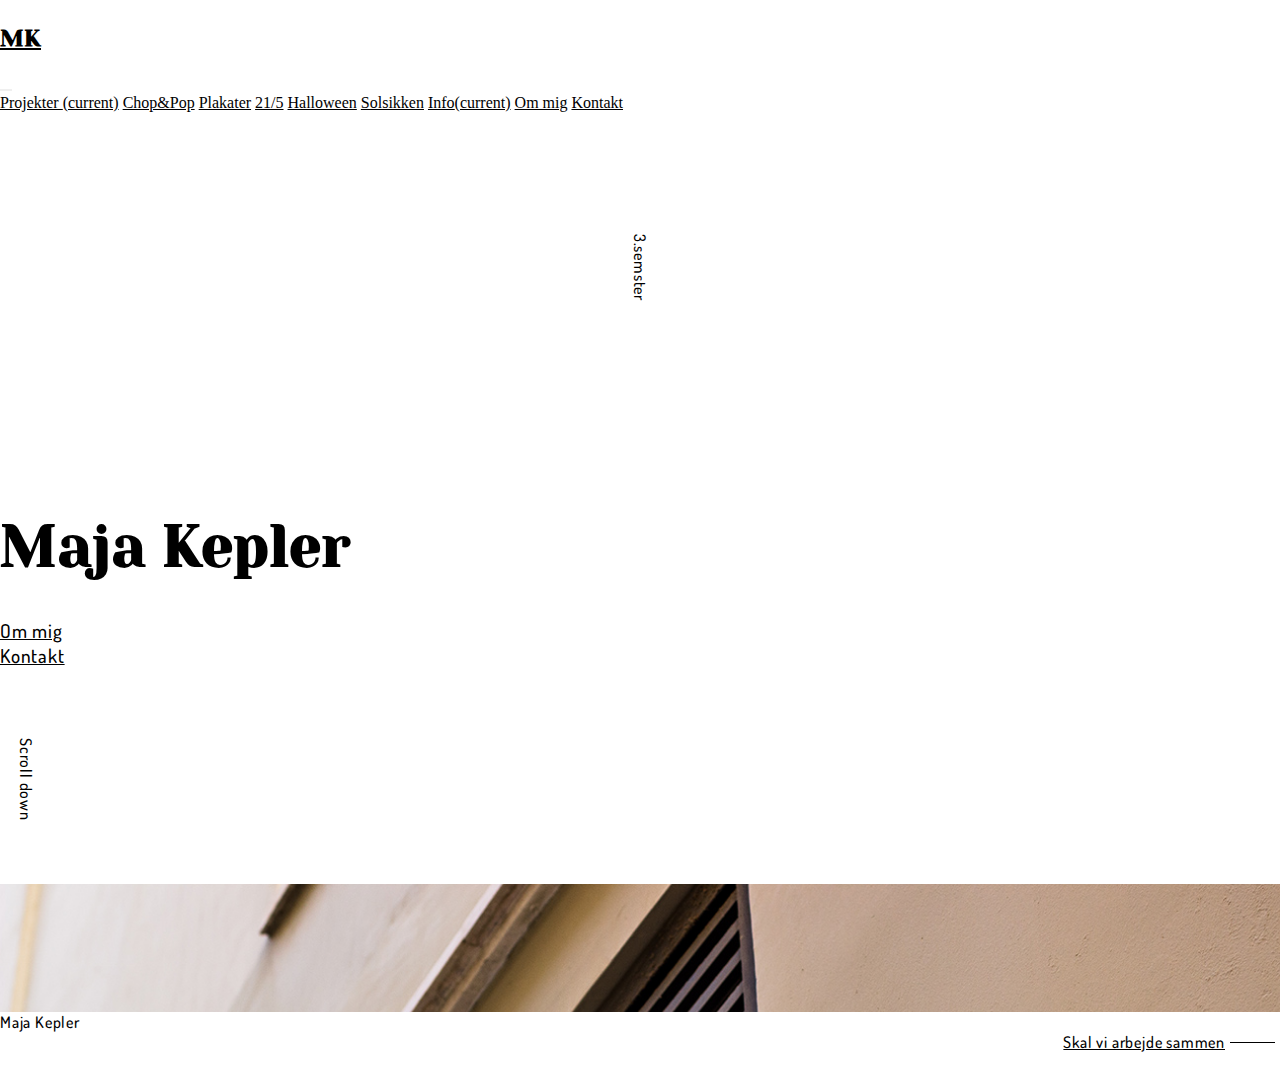
==== index.html @ 2f5d761f "rettet en masse og sat nye billder ind" ====
<!doctype html>
<html lang="en">

<head>
    <!-- Required meta tags -->
    <meta charset="utf-8">
    <meta name="viewport" content="width=device-width, initial-scale=1, shrink-to-fit=no">

    <!-- Bootstrap CSS -->
    <link rel="stylesheet" href="https://cdn.jsdelivr.net/npm/bootstrap@4.5.3/dist/css/bootstrap.min.css" integrity="sha384-TX8t27EcRE3e/ihU7zmQxVncDAy5uIKz4rEkgIXeMed4M0jlfIDPvg6uqKI2xXr2" crossorigin="anonymous">

    <!--h2 font-->
    <!------- Yeseva ------->
    <link href="https://fonts.googleapis.com/css2?family=Yeseva+One&display=swap" rel="stylesheet">

    <!--h6 font-->
    <!------- Alice ------->
    <!--    <link href="https://fonts.googleapis.com/css2?family=Alice&display=swap" rel="stylesheet">-->

    <!------- Philosopher ------->
    <link href="https://fonts.googleapis.com/css2?family=Philosopher&display=swap" rel="stylesheet">


    <!--p font-->
    <!------- Dosis ------->
    <link href="https://fonts.googleapis.com/css2?family=Dosis:wght@300;400;500;600&display=swap" rel="stylesheet">

    <!------- Karla ------->
    <link href="https://fonts.googleapis.com/css2?family=Karla&display=swap" rel="stylesheet">

    <link rel="stylesheet" href="style.css">

    <title>Maja Kepler</title>




</head>

<body>

    <nav class="navbar fixed-top navbar-expand-fluid navbar-light bg_color">
        <a class="navbar-brand" href="index.html">
            <h3>MK</h3>
        </a>
        <button class="navbar-toggler" type="button" data-toggle="collapse" data-target="#navbarNavAltMarkup" aria-controls="navbarNavAltMarkup" aria-expanded="false" aria-label="Toggle navigation">
            <span class="navbar-toggler-icon"></span>
        </button>
        <div class="collapse navbar-collapse" id="navbarNavAltMarkup">
            <div class="navbar-nav">

                <a class="nav-link active" href="">Projekter <span class="sr-only">(current)</span></a>
                <a class="nav-link" href="choc_pop.html">Chop&Pop</a>
                <a class="nav-link" href="plakat.html">Plakater</a>
                <a class="nav-link" href="redesign.html">21/5</a>
                <a class="nav-link" href="animationer.html">Halloween</a>
                <a class="nav-link" href="solsikken.html">Solsikken</a>


                <a class="nav-link active" href="">Info<span class="sr-only">(current)</span></a>
                <a class="nav-link" href="om_mig.html">Om mig</a>
                <a class="nav-link" href="kontakt.html">Kontakt</a>
            </div>
        </div>
    </nav>


    <div class="container-fluid">
        <div class="item start" id="start">
            <div class="row ">
                <div class="col-10 offset-1 col-md-4 offset-md-4">
                    <img src="billeder/produkt_billede.JPG" alt="">
                </div>
                <div class="col-12 text-center">
                    <h1>Maja Kepler</h1>
                </div>
            </div>
            <div class="row justify-content-center row_width mini_nav">
                <div class="col-4 col-md-2 text-center"> <a href="om_mig.html">Om mig</a></div>
                <div class="col-4 col-md-2 text-center"> <a href="kontakt.html">Kontakt</a></div>
            </div>
            <div class="row rotate">
                <div class="col-12 pt-1 ">
                    <div class="bounce">
                        <p>Scroll down</p>
                    </div>
                </div>

            </div>
        </div>
        <div class="item" id="01">
            <div class="row justify-content-center ">
                <div class="col-1 pt-0">
                    <p class="text">3.semster</p>
                </div>
                <div class="col-10 col-md-5 p-0">
                    <img src="billeder/oversigt/choc_pop_mockup_skilt.jpg" alt="">
                </div>
                <div class="col-10 col-md-3 bottom ">
                    <h2>Choc&Pop</h2>
                    <h6>Content Marketing</h6>


                    <a class="button" href="choc_pop.html">
                        <div class="line"></div>
                        <p>Mere</p>
                    </a>

                </div>
                <div class=" col-md-1 pt-1 slide_nr">
                    <p class="text d-none d-md-block ">1 - 5</p>
                </div>
            </div>
        </div>
        <div class="item">
            <div class="row justify-content-center ">
                <div class="col-1 pt-1">
                    <p class="text">Fritid</p>
                </div>
                <div class="col-10 col-md-5 p-0">
                    <img src="billeder/oversigt/poster_wall_plakater.jpg" alt="">
                </div>
                <div class="col-10 col-md-3 bottom ">
                    <h2>Plakater</h2>
                    <h6>Illustrator</h6>


                    <a class="button" href="plakat.html">
                        <div class="line"></div>
                        <p>Mere</p>
                    </a>

                </div>
                <div class=" col-md-1 pt-1 slide_nr">
                    <p class="text d-none d-md-block ">2 - 5</p>
                </div>
            </div>
        </div>
        <div class="item">
            <div class="row justify-content-center ">
                <div class="col-1 pt-1">
                    <p class="text">2.semester</p>
                </div>
                <div class="col-10 col-md-5 p-0">
                    <img src="billeder/oversigt/21_5_mockup.jpg" alt="">
                </div>
                <div class="col-10 col-md-3 bottom ">
                    <h2>21/5</h2>
                    <h6>Redesign</h6>


                    <a class="button" href="redesign.html">
                        <div class="line"></div>
                        <p>Mere</p>
                    </a>

                </div>
                <div class=" col-md-1 pt-1 slide_nr">
                    <p class="text d-none d-md-block ">3 - 5</p>
                </div>
            </div>
        </div>
        <div class="item">
            <div class="row justify-content-center ">
                <div class="col-1 pt-1">
                    <p class="text">1.semster</p>
                </div>
                <div class="col-10 col-md-5 p-0">
                    <img src="billeder/oversigt/hjemsoegte_hus_mockup_computer.jpg" alt="">
                </div>
                <div class="col-10 col-md-3 bottom ">
                    <h2>Det hjemsøgte hus</h2>
                    <h6>Animationer</h6>


                    <a class="button" href="animationer.html">
                        <div class="line"></div>
                        <p>Mere</p>
                    </a>

                </div>
                <div class=" col-md-1 pt-1 slide_nr">
                    <p class="text d-none d-md-block ">4 - 5</p>
                </div>
            </div>
        </div>
        <div class="item">
            <div class="row justify-content-center ">
                <div class="col-1 pt-1">
                    <p class="text">1.semster</p>
                </div>
                <div class="col-10 col-md-5 p-0">
                    <img src="billeder/oversigt/solsikken_mockup-multi_screen.jpg" alt="">
                </div>
                <div class="col-10 col-md-3 bottom ">
                    <h2>Solsikken</h2>
                    <h6>UX</h6>


                    <a class="button" href="solsikken.html">
                        <div class="line"></div>
                        <p>Mere</p>
                    </a>

                </div>
                <div class=" col-md-1 pt-1 slide_nr">
                    <p class="text d-none d-md-block ">5 - 5</p>
                </div>
            </div>
        </div>

    </div>

    <footer class="fixed-bottom container">
        <div class="row offset-md-4 ">
            <div class="col-md-5 text-center">
                <p class="d-none d-md-block">Maja Kepler</p>
            </div>
            <div class="col-12 col-md-7">
                <a class="button_02 " href="kontakt.html">
                    <p>Skal vi arbejde sammen</p>
                    <div class="line"></div>
                </a>
            </div>
        </div>

    </footer>

    <script src="https://code.jquery.com/jquery-3.5.1.slim.min.js" integrity="sha384-DfXdz2htPH0lsSSs5nCTpuj/zy4C+OGpamoFVy38MVBnE+IbbVYUew+OrCXaRkfj" crossorigin="anonymous"></script>
    <script src="https://cdn.jsdelivr.net/npm/bootstrap@4.5.3/dist/js/bootstrap.bundle.min.js" integrity="sha384-ho+j7jyWK8fNQe+A12Hb8AhRq26LrZ/JpcUGGOn+Y7RsweNrtN/tE3MoK7ZeZDyx" crossorigin="anonymous"></script>

</body>

</html>
---- style.css ----
body {
    margin: 0;
}

img {
    max-width: 100%;
}


/************************ Fonte *************************/

h1 {
    font-family: 'Yeseva One', cursive;

    font-size: 3.6rem;
}

h2 {
    font-family: 'Yeseva One', cursive;

    font-size: 3.2rem;
}

h3 {
    font-family: 'Yeseva One', cursive;

    font-size: 1.5rem;
}

h4 {
    font-family: 'Yeseva One', cursive;

    font-size: 5.5rem;
}


@media only screen and (max-width: 600px) {
    h4 {

        font-size: 3.3rem;
    }


}

h5 {

    font-family: 'Dosis', sans-serif;
    font-weight: 500;
    font-size: 2rem;
    letter-spacing: .8px
}

h6 {
    /*    font-family: 'Alice',
serif;*/
    font-family: 'Philosopher', sans-serif;

}

p {

    font-family: 'Dosis',
        sans-serif;
    font-weight: 500;

    letter-spacing: .8px
        /*
    font-family: 'Karla',
    sans-serif;
*/

}

/********************* Fonte SLUT **********************/

.navbar-light .navbar-toggler {
    border: none;
}

nav button:focus {
    outline: 1px dotted;
    outline: 0px auto -webkit-focus-ring-color;
}

.bg_color {
    background-color: none;
}

@media only screen and (max-width: 600px) {


    .bg_color {
        background-color: white;
        ;
    }
}

/********************* scroll-snap ***********************/

.container-fluid {
    max-height: 100vh;
    overflow: scroll;
    scroll-snap-type: y mandatory;
    padding: 0;
}

.item {
    /*    border-bottom: 5px solid white;*/
    /*
    color: white;
    background: grey;
*/
    display: flex;

    justify-content: center;
    align-items: center;
    height: 100vh;
    scroll-snap-align: start;
    /*    padding-top: 10vw;*/
}

.item:nth-child(odd) {
    /*    background: grey;*/
}

.row {
    /*    max-width: 100%;*/
}

/********************* scroll-snap SLUT ***********************/


/*************************** start  scroll *******************************/
.start {
    justify-content: center;
    align-items: flex-start;
}

.start {
    display: flex;
    flex-direction: column;

    ;
}



.rotate {
    writing-mode: vertical-rl;

    position: absolute;
    top: 82%;


}



.row_flex {
    display: flex;
    flex-direction: column;
}

.row_width {
    width: 100vw;
}

.col_width {
    width: 100%;

}

.mini_nav a {

    font-family: 'Dosis',
        sans-serif;
    font-weight: 500;
    font-size: 1.2rem;

    letter-spacing: .8px
}

.bounce {
    animation-name: bounce;
    animation-duration: 1.6s;
    animation-iteration-count: infinite;
    animation-fill-mode: both;
    animation-direction: alternate;
}

@keyframes bounce {
    0% {
        transform: translateY(2vw);
    }

    100% {
        transform: translateY(0vw);
    }

}

/*************************** start  scroll slut *******************************/


.text {
    transform: rotate(90deg);
    /*    width: 100%;*/
    margin: 1vw;
}


.bottom {
    display: flex;
    flex-direction: column;
    justify-content: flex-end;
    padding-bottom: 3rem;

}

.button {
    display: flex;
    flex-direction: row;
    align-items: center;
    width: auto;



    padding-top: 2vw;
}

.button p {
    margin: 0;
}

.line {
    width: 45px;
    height: 1px;
    background-color: black;
    margin: 5px;
}

a {
    color: black;
}

a:hover {
    color: white;
    text-decoration: none;
    transition: .5s ease;

}

a:hover .line {
    width: 65px;
    background-color: white;
    transition: .5s ease;

}

.slide_nr {
    display: flex;
    flex-direction: column;
    justify-content: flex-end;

}


/************************** Footer ***************************/
footer {
    padding-bottom: 1vw;
    z-index: 1;
}

.button_02 {
    display: flex;
    flex-direction: row;
    align-items: center;
    width: 100%;
    justify-content: flex-end;

}

footer p {
    margin: 0;
}
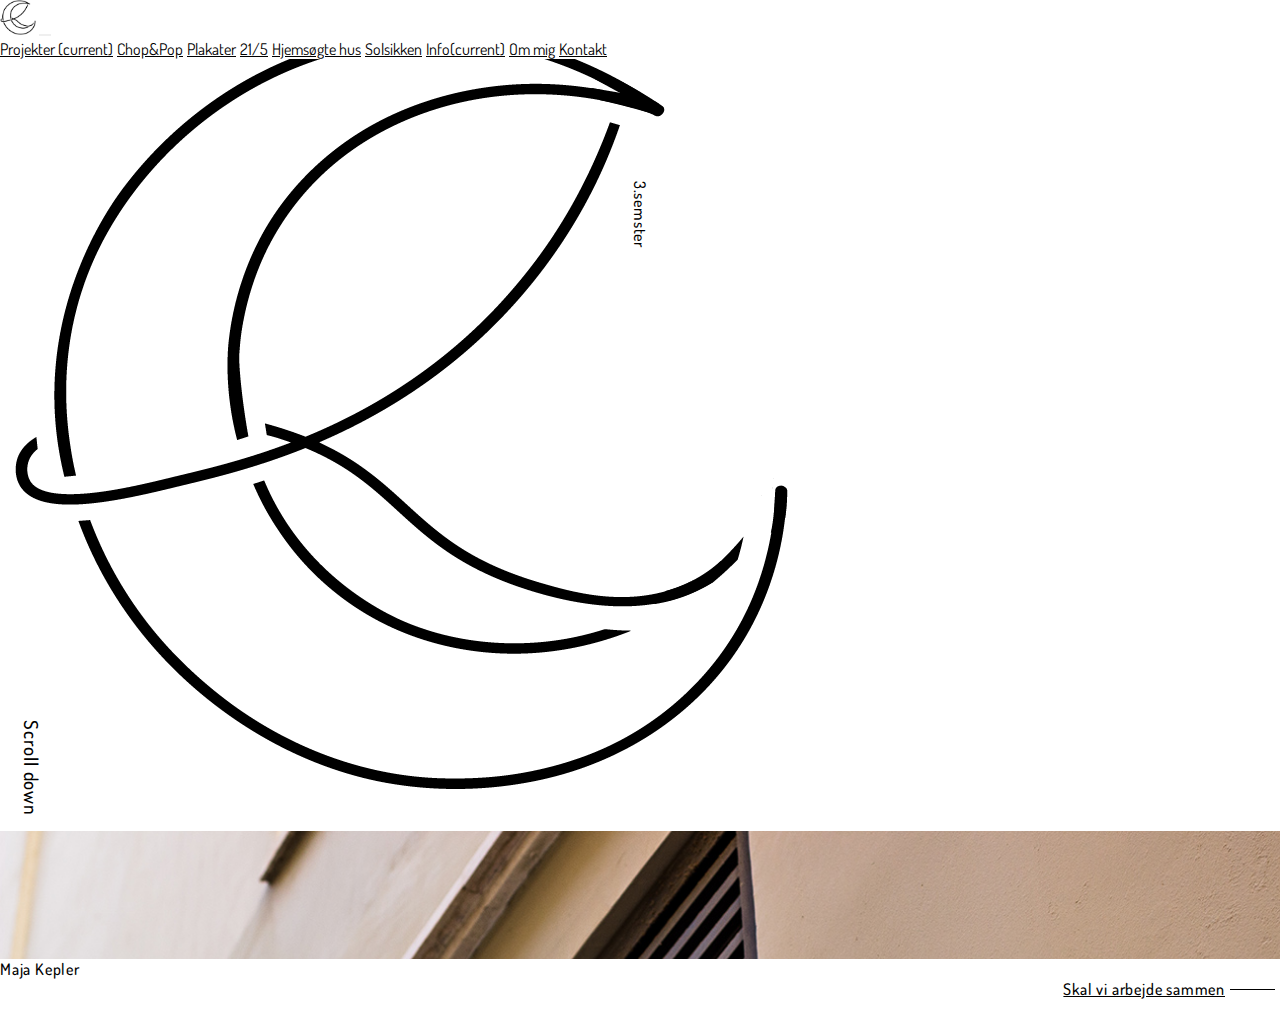
==== commit 2d4722ce: "feiuf" ====
--- a/index.html
+++ b/index.html
@@ -9,6 +9,14 @@
     <!-- Bootstrap CSS -->
     <link rel="stylesheet" href="https://cdn.jsdelivr.net/npm/bootstrap@4.5.3/dist/css/bootstrap.min.css" integrity="sha384-TX8t27EcRE3e/ihU7zmQxVncDAy5uIKz4rEkgIXeMed4M0jlfIDPvg6uqKI2xXr2" crossorigin="anonymous">
 
+    <link rel="apple-touch-icon" sizes="180x180" href="/apple-touch-icon.png">
+    <link rel="icon" type="image/png" sizes="32x32" href="/favicon-32x32.png">
+    <link rel="icon" type="image/png" sizes="16x16" href="/favicon-16x16.png">
+    <link rel="manifest" href="/site.webmanifest">
+    <link rel="mask-icon" href="/safari-pinned-tab.svg" color="#232323">
+    <meta name="msapplication-TileColor" content="#000000">
+    <meta name="theme-color" content="#ffffff">
+
     <!--h2 font-->
     <!------- Yeseva ------->
     <link href="https://fonts.googleapis.com/css2?family=Yeseva+One&display=swap" rel="stylesheet">
@@ -41,7 +49,7 @@
 
     <nav class="navbar fixed-top navbar-expand-fluid navbar-light bg_color">
         <a class="navbar-brand" href="index.html">
-            <h3>MK</h3>
+            <img src="billeder/moon_logo_02.jpg" alt="" width="auto" height="35">
         </a>
         <button class="navbar-toggler" type="button" data-toggle="collapse" data-target="#navbarNavAltMarkup" aria-controls="navbarNavAltMarkup" aria-expanded="false" aria-label="Toggle navigation">
             <span class="navbar-toggler-icon"></span>
@@ -53,7 +61,7 @@
                 <a class="nav-link" href="choc_pop.html">Chop&Pop</a>
                 <a class="nav-link" href="plakat.html">Plakater</a>
                 <a class="nav-link" href="redesign.html">21/5</a>
-                <a class="nav-link" href="animationer.html">Halloween</a>
+                <a class="nav-link" href="animationer.html">Hjemsøgte hus</a>
                 <a class="nav-link" href="solsikken.html">Solsikken</a>
 
 
@@ -68,21 +76,25 @@
     <div class="container-fluid">
         <div class="item start" id="start">
             <div class="row ">
-                <div class="col-10 offset-1 col-md-4 offset-md-4">
-                    <img src="billeder/produkt_billede.JPG" alt="">
+                <div class="col-8 offset-2 col-md-4 offset-md-4 pb-md-3 pt-md-2 pl-md-5 pr-md-5">
+                    <img src="billeder/logo_02.png" alt="">
                 </div>
                 <div class="col-12 text-center">
                     <h1>Maja Kepler</h1>
                 </div>
             </div>
             <div class="row justify-content-center row_width mini_nav">
-                <div class="col-4 col-md-2 text-center"> <a href="om_mig.html">Om mig</a></div>
-                <div class="col-4 col-md-2 text-center"> <a href="kontakt.html">Kontakt</a></div>
+                <div class="col-4 col-md-2 text-center">
+                    <a href="om_mig.html">Om mig</a>
+                </div>
+                <div class="col-4 col-md-2 text-center">
+                    <a href="kontakt.html">Kontakt</a>
+                </div>
             </div>
             <div class="row rotate">
                 <div class="col-12 pt-1 ">
                     <div class="bounce">
-                        <p>Scroll down</p>
+                        <p class="p_2">Scroll down</p>
                     </div>
                 </div>
 
--- a/style.css
+++ b/style.css
@@ -72,6 +72,12 @@
 
 }
 
+.p_2 {
+    font-size: 1.2rem;
+
+}
+
+
 /********************* Fonte SLUT **********************/
 
 .navbar-light .navbar-toggler {
@@ -81,6 +87,17 @@
 nav button:focus {
     outline: 1px dotted;
     outline: 0px auto -webkit-focus-ring-color;
+}
+
+nav a {
+    font-family: 'Dosis',
+        sans-serif;
+    font-weight: 400;
+}
+
+nav a img {
+/*    width: 20%;*/
+
 }
 
 .bg_color {
@@ -150,7 +167,7 @@
     writing-mode: vertical-rl;
 
     position: absolute;
-    top: 82%;
+    top: 80%;
 
 
 }
@@ -245,7 +262,7 @@
 }
 
 a:hover {
-    color: white;
+    color: #cecece;
     text-decoration: none;
     transition: .5s ease;
 
@@ -253,7 +270,7 @@
 
 a:hover .line {
     width: 65px;
-    background-color: white;
+    background-color: #cecece;
     transition: .5s ease;
 
 }
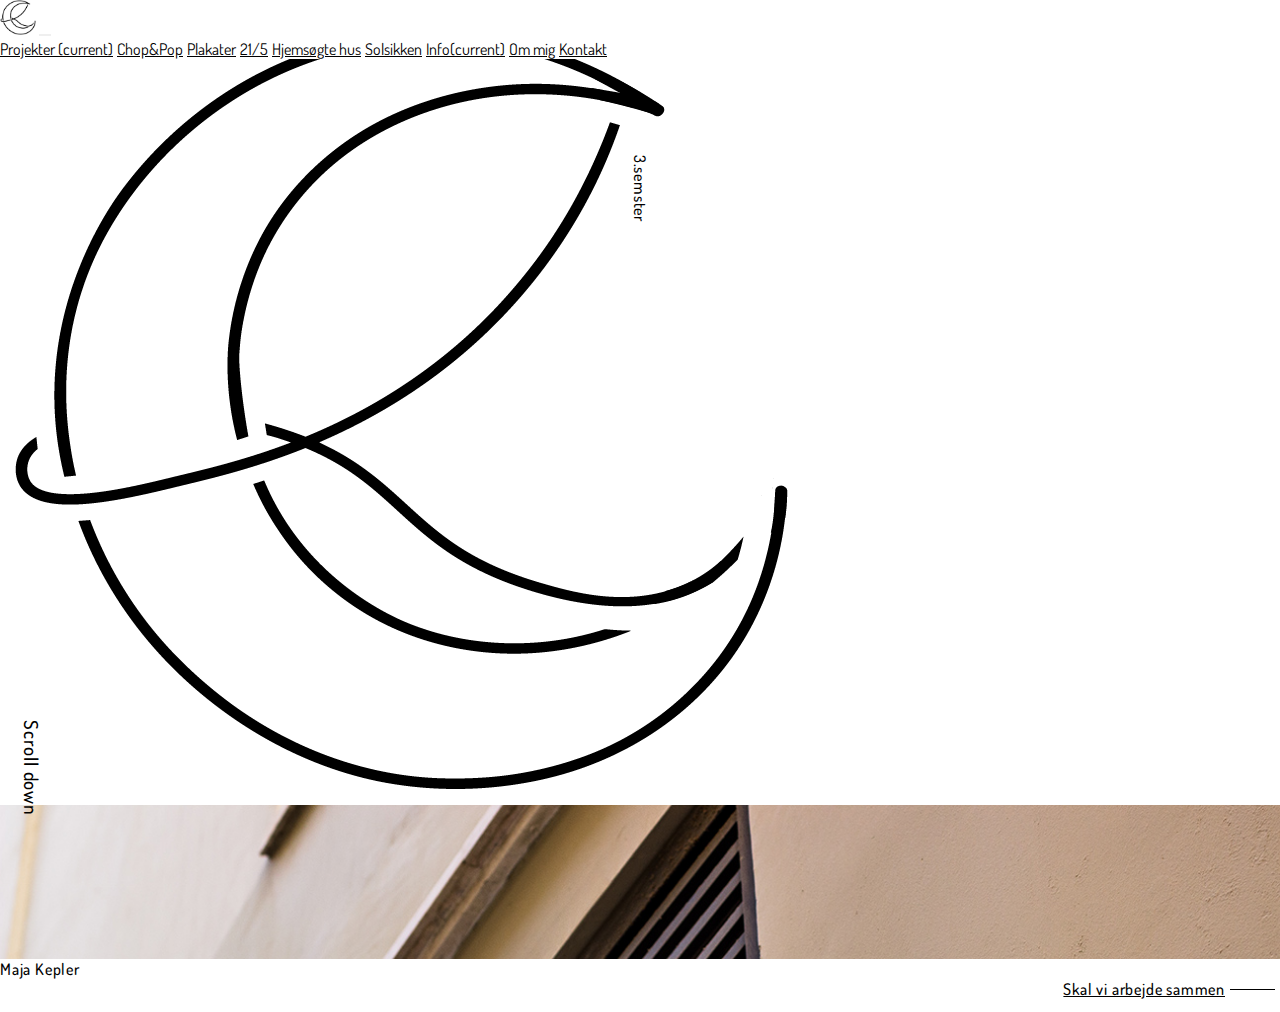
==== commit bd9e2dc5: "tilføjet freepik atributter og ændret tekst" ====
--- a/index.html
+++ b/index.html
@@ -106,11 +106,12 @@
                     <p class="text">3.semster</p>
                 </div>
                 <div class="col-10 col-md-5 p-0">
-                    <img src="billeder/oversigt/choc_pop_mockup_skilt.jpg" alt="">
+                    <img src="billeder/oversigt/choc_pop_mockup_skilt.jpg" alt="mockup designed by berlionemore_contributor / Freepik">
                 </div>
                 <div class="col-10 col-md-3 bottom ">
                     <h2>Choc&Pop</h2>
                     <h6>Content Marketing</h6>
+                    <p>Produkt design, samt udvikling af annoncer og Bootstrap kodet site</p>
 
 
                     <a class="button" href="choc_pop.html">
@@ -130,13 +131,12 @@
                     <p class="text">Fritid</p>
                 </div>
                 <div class="col-10 col-md-5 p-0">
-                    <img src="billeder/oversigt/poster_wall_plakater.jpg" alt="">
+                    <img src="billeder/oversigt/poster_wall_plakater.jpg" alt="mockup designed by rawpixel.com / Freepik">
                 </div>
                 <div class="col-10 col-md-3 bottom ">
                     <h2>Plakater</h2>
                     <h6>Illustrator</h6>
-
-
+                    <p>Fritids øvelse med Adobe Illustrator ved produktion af forskellige plakat design </p>
                     <a class="button" href="plakat.html">
                         <div class="line"></div>
                         <p>Mere</p>
@@ -154,12 +154,12 @@
                     <p class="text">2.semester</p>
                 </div>
                 <div class="col-10 col-md-5 p-0">
-                    <img src="billeder/oversigt/21_5_mockup.jpg" alt="">
+                    <img src="billeder/oversigt/21_5_mockup.jpg" alt="mockup designed by rezaazmy / Freepik">
                 </div>
                 <div class="col-10 col-md-3 bottom ">
                     <h2>21/5</h2>
                     <h6>Redesign</h6>
-
+                    <p>Samarbejde med eksisterende firmas til re-design af hjemmeside</p>
 
                     <a class="button" href="redesign.html">
                         <div class="line"></div>
@@ -178,11 +178,12 @@
                     <p class="text">1.semster</p>
                 </div>
                 <div class="col-10 col-md-5 p-0">
-                    <img src="billeder/oversigt/hjemsoegte_hus_mockup_computer.jpg" alt="">
+                    <img src="billeder/oversigt/hjemsoegte_hus_mockup_computer.jpg" alt="mockup designed by rezaazmy / Freepik">
                 </div>
                 <div class="col-10 col-md-3 bottom ">
                     <h2>Det hjemsøgte hus</h2>
                     <h6>Animationer</h6>
+                    <p>Design og JavaScript kodning af eget spil men css animationer </p>
 
 
                     <a class="button" href="animationer.html">
@@ -207,6 +208,7 @@
                 <div class="col-10 col-md-3 bottom ">
                     <h2>Solsikken</h2>
                     <h6>UX</h6>
+                    <p>Udvikling af en App i Adobe XD, ved brug af designsprint.</p>
 
 
                     <a class="button" href="solsikken.html">
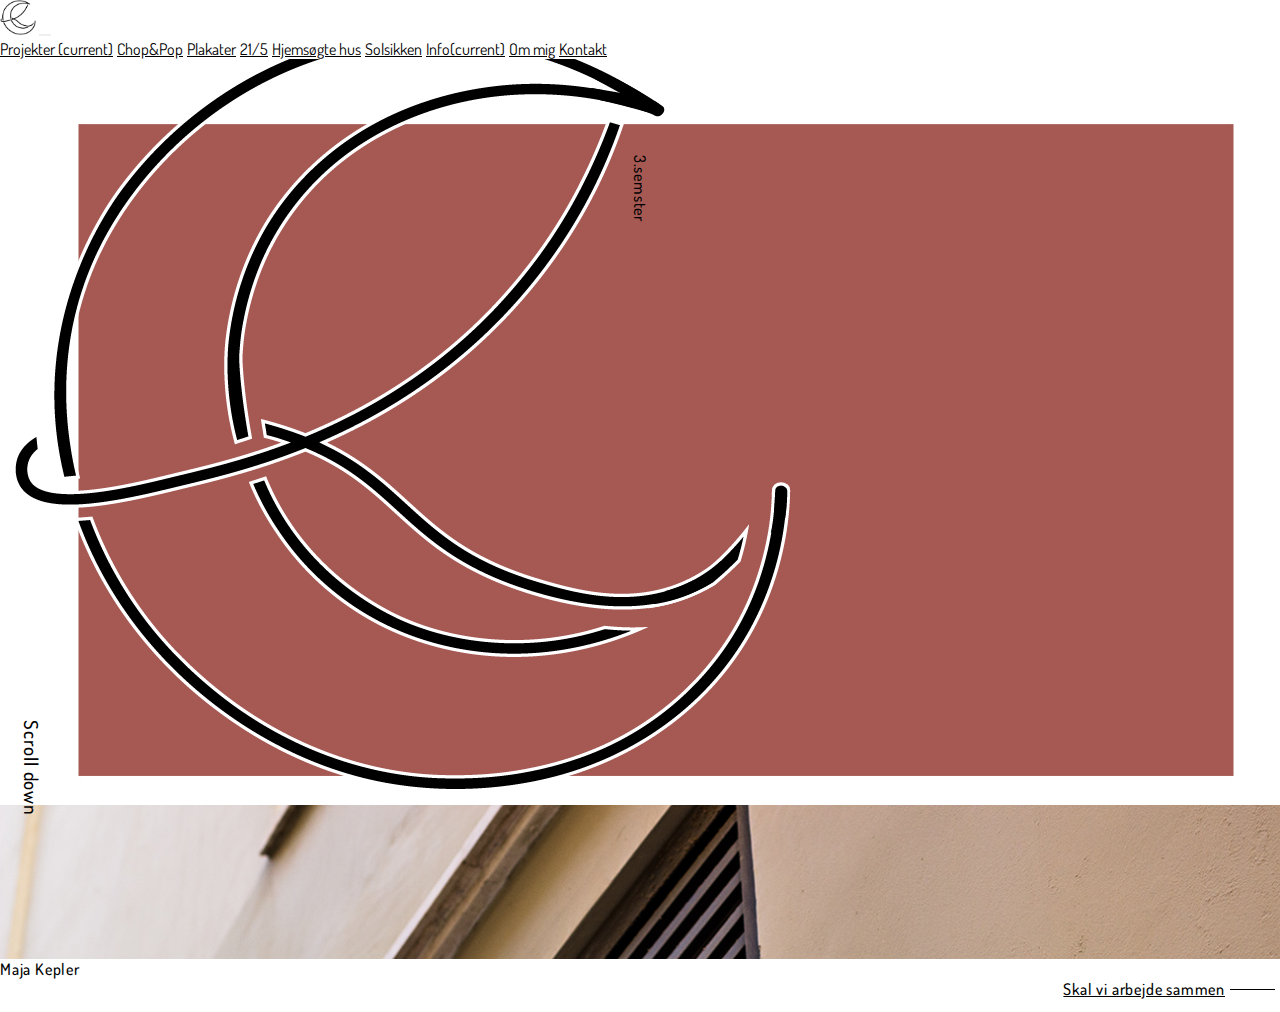
==== commit e790d865: "tester design på temaer" ====
--- a/index.html
+++ b/index.html
@@ -49,7 +49,7 @@
 
     <nav class="navbar fixed-top navbar-expand-fluid navbar-light bg_color">
         <a class="navbar-brand" href="index.html">
-            <img src="billeder/moon_logo_02.jpg" alt="" width="auto" height="35">
+            <img src="billeder/moon_logo_02.jpg" alt="lille logo i menuen" width="auto" height="35">
         </a>
         <button class="navbar-toggler" type="button" data-toggle="collapse" data-target="#navbarNavAltMarkup" aria-controls="navbarNavAltMarkup" aria-expanded="false" aria-label="Toggle navigation">
             <span class="navbar-toggler-icon"></span>
@@ -74,7 +74,8 @@
 
 
     <div class="container-fluid">
-        <div class="item start" id="start">
+        <div class="item start baggrund_img" id="start">
+
             <div class="row ">
                 <div class="col-8 offset-2 col-md-4 offset-md-4 pb-md-3 pt-md-2 pl-md-5 pr-md-5">
                     <img src="billeder/logo_02.png" alt="">
@@ -105,8 +106,8 @@
                 <div class="col-1 pt-0">
                     <p class="text">3.semster</p>
                 </div>
-                <div class="col-10 col-md-5 p-0">
-                    <img src="billeder/oversigt/choc_pop_mockup_skilt.jpg" alt="mockup designed by berlionemore_contributor / Freepik">
+                <div class="col-10 col-md-5 p-0 ">
+                    <img class="shadow" src="billeder/oversigt/choc_pop_mockup_skilt.jpg" alt="Tema choc&Pop mockup af skilt med projekts logo. Mockup designed by berlionemore_contributor / Freepik">
                 </div>
                 <div class="col-10 col-md-3 bottom ">
                     <h2>Choc&Pop</h2>
@@ -131,7 +132,7 @@
                     <p class="text">Fritid</p>
                 </div>
                 <div class="col-10 col-md-5 p-0">
-                    <img src="billeder/oversigt/poster_wall_plakater.jpg" alt="mockup designed by rawpixel.com / Freepik">
+                    <img class="shadow" src="billeder/oversigt/poster_wall_plakater.jpg" alt="2 plakat designs sat ind i mockup for fremvisning. Mockup designed by rawpixel.com / Freepik">
                 </div>
                 <div class="col-10 col-md-3 bottom ">
                     <h2>Plakater</h2>
@@ -153,8 +154,8 @@
                 <div class="col-1 pt-1">
                     <p class="text">2.semester</p>
                 </div>
-                <div class="col-10 col-md-5 p-0">
-                    <img src="billeder/oversigt/21_5_mockup.jpg" alt="mockup designed by rezaazmy / Freepik">
+                <div class="col-10 col-md-5 p-0 ">
+                    <img class="shadow" src="billeder/oversigt/21_5_mockup.jpg" alt="mockup af en computer der viser 3 skærm billdere fra projektes hjemmesiden. Mockup designed by rezaazmy / Freepik">
                 </div>
                 <div class="col-10 col-md-3 bottom ">
                     <h2>21/5</h2>
@@ -178,7 +179,7 @@
                     <p class="text">1.semster</p>
                 </div>
                 <div class="col-10 col-md-5 p-0">
-                    <img src="billeder/oversigt/hjemsoegte_hus_mockup_computer.jpg" alt="mockup designed by rezaazmy / Freepik">
+                    <img class="shadow" src="billeder/oversigt/hjemsoegte_hus_mockup_computer.jpg" alt="bærbar computer viser spilskærme fra projektet. Mockup designed by rezaazmy / Freepik">
                 </div>
                 <div class="col-10 col-md-3 bottom ">
                     <h2>Det hjemsøgte hus</h2>
@@ -202,8 +203,8 @@
                 <div class="col-1 pt-1">
                     <p class="text">1.semster</p>
                 </div>
-                <div class="col-10 col-md-5 p-0">
-                    <img src="billeder/oversigt/solsikken_mockup-multi_screen.jpg" alt="">
+                <div class="col-10 col-md-5 p-0 ">
+                    <img class="shadow" src="billeder/oversigt/solsikken_mockup-multi_screen.jpg" alt="flere mobilskærme vises med forskellige billeder fra projektet">
                 </div>
                 <div class="col-10 col-md-3 bottom ">
                     <h2>Solsikken</h2>
@@ -222,7 +223,6 @@
                 </div>
             </div>
         </div>
-
     </div>
 
     <footer class="fixed-bottom container">
--- a/style.css
+++ b/style.css
@@ -1,11 +1,28 @@
 body {
+
     margin: 0;
-}
+
+    background-image: url('billeder/baggrund_10-100.jpg');
+
+    background-repeat: no-repeat;
+    background-attachment: fixed;
+    background-size: cover;
+    background-position: 45% 5%;
+
+}
+
+
 
 img {
     max-width: 100%;
 }
 
+.baggrund_img {
+    background-image: url('billeder/om_mig.jpg');
+    background-repeat: no-repeat;
+    background-attachment: fixed;
+    background-size: cover;
+}
 
 /************************ Fonte *************************/
 
@@ -96,7 +113,7 @@
 }
 
 nav a img {
-/*    width: 20%;*/
+    /*    width: 20%;*/
 
 }
 
@@ -142,7 +159,13 @@
 }
 
 .row {
-    /*    max-width: 100%;*/
+    max-width: 100%;
+}
+
+.color_baggrund {
+    height: 100vh;
+    width: 30vw;
+    background-color: yellow;
 }
 
 /********************* scroll-snap SLUT ***********************/
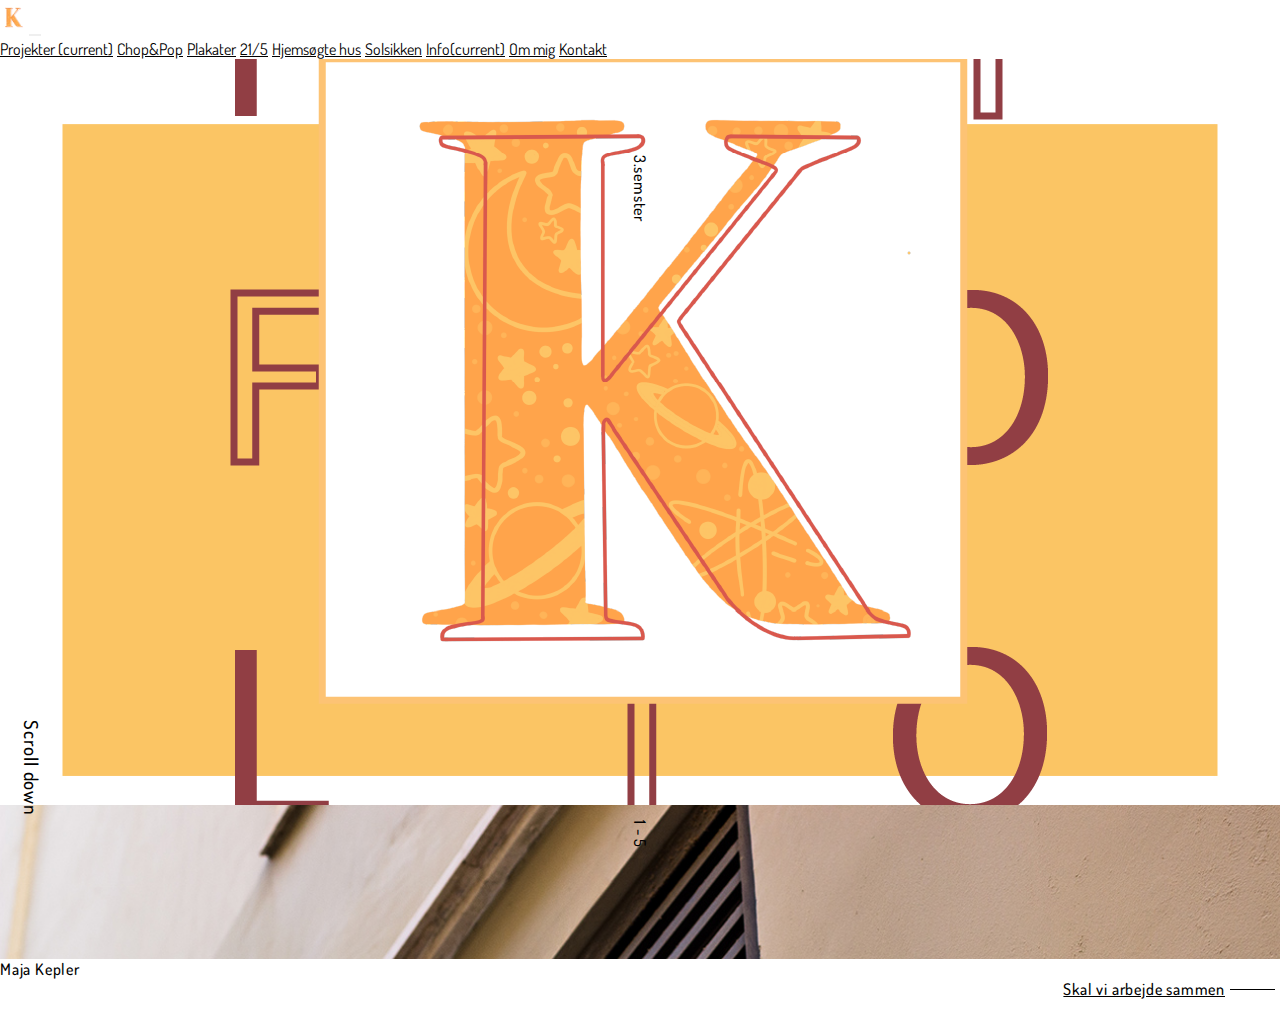
==== commit 5b73faf4: "næsten forside færdig" ====
--- a/index.html
+++ b/index.html
@@ -49,7 +49,7 @@
 
     <nav class="navbar fixed-top navbar-expand-fluid navbar-light bg_color">
         <a class="navbar-brand" href="index.html">
-            <img src="billeder/moon_logo_02.jpg" alt="lille logo i menuen" width="auto" height="35">
+            <img src="billeder/logo_u_baggrund.PNG" alt="lille logo i menuen" width="auto" height="35">
         </a>
         <button class="navbar-toggler" type="button" data-toggle="collapse" data-target="#navbarNavAltMarkup" aria-controls="navbarNavAltMarkup" aria-expanded="false" aria-label="Toggle navigation">
             <span class="navbar-toggler-icon"></span>
@@ -74,25 +74,34 @@
 
 
     <div class="container-fluid">
-        <div class="item start baggrund_img" id="start">
-
-            <div class="row ">
-                <div class="col-8 offset-2 col-md-4 offset-md-4 pb-md-3 pt-md-2 pl-md-5 pr-md-5">
-                    <img src="billeder/logo_02.png" alt="">
-                </div>
-                <div class="col-12 text-center">
+        <div class="item baggrund_img" id="start">
+
+            <div class="row justify-content-center ">
+                <div class="col-1 pt-0 boxx ">
+                    <p class="text">Praktik</p>
+                    <div class="line_02"></div>
+                </div>
+                <div class="col-8 col-sm-4 p-0 ">
+                    <img class="" src="billeder/forside_logo_02.png" alt="">
+                </div>
+                <div class="col-10 offset-1 col-sm-3 bottom ">
                     <h1>Maja Kepler</h1>
-                </div>
-            </div>
-            <div class="row justify-content-center row_width mini_nav">
-                <div class="col-4 col-md-2 text-center">
-                    <a href="om_mig.html">Om mig</a>
-                </div>
-                <div class="col-4 col-md-2 text-center">
-                    <a href="kontakt.html">Kontakt</a>
-                </div>
-            </div>
-            <div class="row rotate">
+                    <h5>Multimediedesigner</h5>
+
+                    <a class="button" href="om_mig.html">
+                        <div class="line"></div>
+                        <p>Om mig</p>
+                    </a>
+
+                </div>
+
+                <div class=" col-md-1 pt-1 slide_nr">
+                    <p class="text d-none d-md-block ">1 - 5</p>
+                </div>
+
+            </div>
+
+            <div class="row  rotate">
                 <div class="col-12 pt-1 ">
                     <div class="bounce">
                         <p class="p_2">Scroll down</p>
@@ -100,9 +109,10 @@
                 </div>
 
             </div>
+
         </div>
         <div class="item" id="01">
-            <div class="row justify-content-center ">
+            <div class="row justify-content-center  ">
                 <div class="col-1 pt-0">
                     <p class="text">3.semster</p>
                 </div>
--- a/style.css
+++ b/style.css
@@ -2,15 +2,26 @@
 
     margin: 0;
 
-    background-image: url('billeder/baggrund_10-100.jpg');
+    background-image: url('billeder/baggrund_19-100.jpg');
 
     background-repeat: no-repeat;
     background-attachment: fixed;
     background-size: cover;
-    background-position: 45% 5%;
-
-}
-
+    background-position: 50%;
+
+
+}
+
+@media only screen and (max-width: 760px) {
+    body {
+        background-image: url('billeder/baggrund_mobile_05-100.jpg');
+    }
+
+    .baggrund_img {
+        background-image: url('billeder/baggrund_07-100.jpg');
+
+    }
+}
 
 
 img {
@@ -18,10 +29,11 @@
 }
 
 .baggrund_img {
-    background-image: url('billeder/om_mig.jpg');
+    background-image: url('billeder/baggrund_18-100.jpg');
     background-repeat: no-repeat;
     background-attachment: fixed;
     background-size: cover;
+    background-position: 50%;
 }
 
 /************************ Fonte *************************/
@@ -191,6 +203,7 @@
 
     position: absolute;
     top: 80%;
+    left: 0%;
 
 
 }
@@ -244,9 +257,12 @@
 
 
 .text {
+
     transform: rotate(90deg);
-    /*    width: 100%;*/
+
     margin: 1vw;
+
+
 }
 
 
@@ -277,7 +293,23 @@
     width: 45px;
     height: 1px;
     background-color: black;
-    margin: 5px;
+    margin: 5px
+}
+
+.line_02 {
+    width: 1px;
+    height: 125px;
+    background-color: black;
+    margin-top: 10px;
+
+}
+
+.boxx {
+
+    display: flex;
+    flex-direction: column;
+    align-items: center;
+    width: auto;
 }
 
 a {
@@ -285,7 +317,7 @@
 }
 
 a:hover {
-    color: #cecece;
+    color: #F7AE59;
     text-decoration: none;
     transition: .5s ease;
 
@@ -293,7 +325,7 @@
 
 a:hover .line {
     width: 65px;
-    background-color: #cecece;
+    background-color: #F7AE59;
     transition: .5s ease;
 
 }
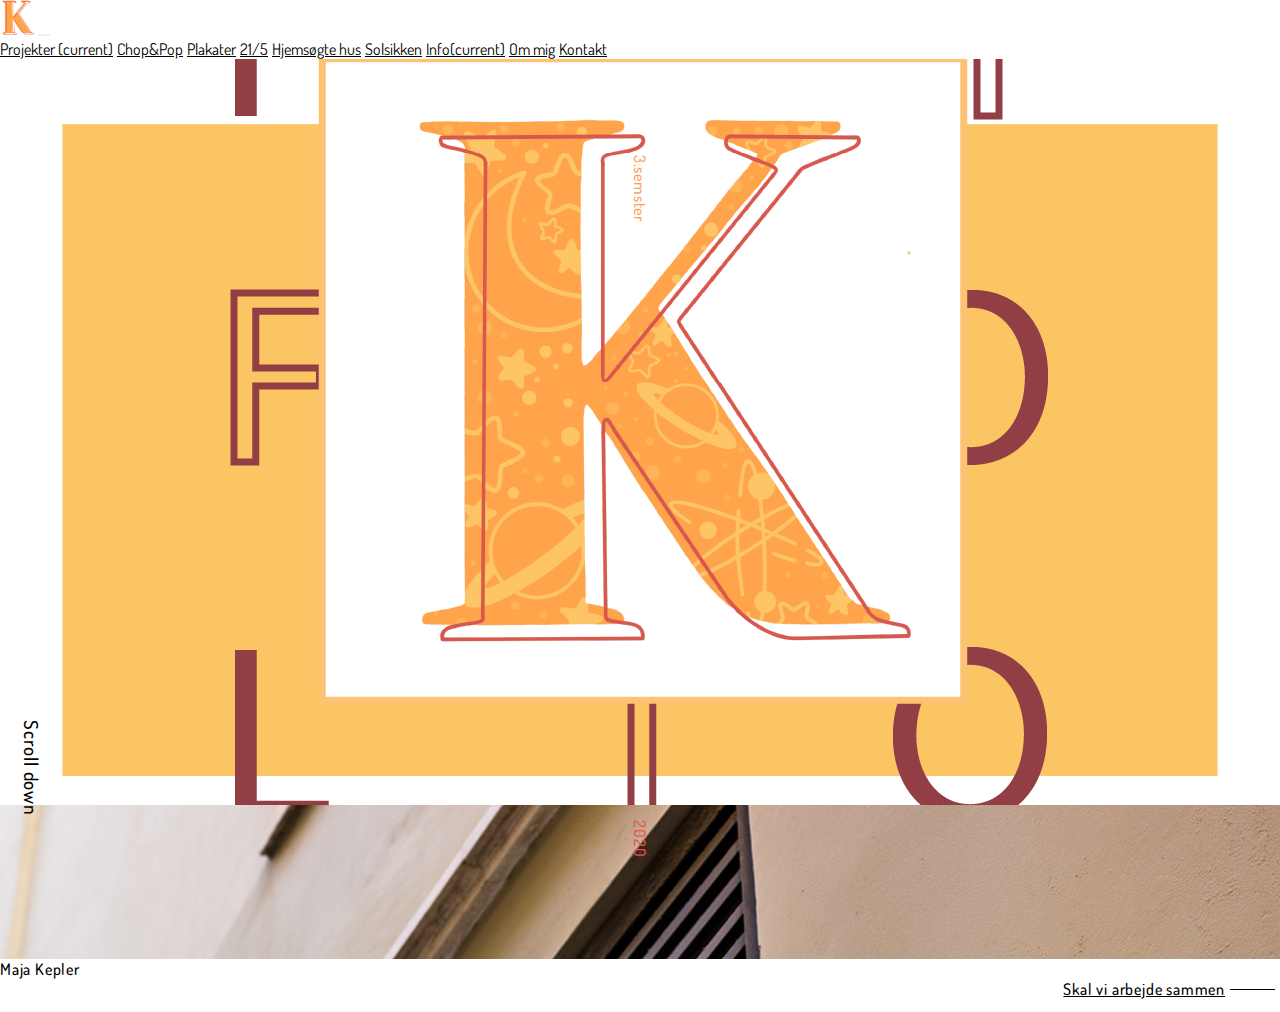
==== commit 7a0982fd: "lavet næsten alt" ====
--- a/index.html
+++ b/index.html
@@ -49,7 +49,7 @@
 
     <nav class="navbar fixed-top navbar-expand-fluid navbar-light bg_color">
         <a class="navbar-brand" href="index.html">
-            <img src="billeder/logo_u_baggrund.PNG" alt="lille logo i menuen" width="auto" height="35">
+            <img src="billeder/simpel_logo.PNG" alt="lille logo i menuen" width="auto" height="35">
         </a>
         <button class="navbar-toggler" type="button" data-toggle="collapse" data-target="#navbarNavAltMarkup" aria-controls="navbarNavAltMarkup" aria-expanded="false" aria-label="Toggle navigation">
             <span class="navbar-toggler-icon"></span>
@@ -78,17 +78,17 @@
 
             <div class="row justify-content-center ">
                 <div class="col-1 pt-0 boxx ">
-                    <p class="text">Praktik</p>
+                    <p class="text f_orange">Praktik</p>
                     <div class="line_02"></div>
                 </div>
                 <div class="col-8 col-sm-4 p-0 ">
                     <img class="" src="billeder/forside_logo_02.png" alt="">
                 </div>
-                <div class="col-10 offset-1 col-sm-3 bottom ">
+                <div class="col-10  col-sm-3 bottom ">
                     <h1>Maja Kepler</h1>
                     <h5>Multimediedesigner</h5>
 
-                    <a class="button" href="om_mig.html">
+                    <a class="button " href="om_mig.html">
                         <div class="line"></div>
                         <p>Om mig</p>
                     </a>
@@ -96,7 +96,7 @@
                 </div>
 
                 <div class=" col-md-1 pt-1 slide_nr">
-                    <p class="text d-none d-md-block ">1 - 5</p>
+                    <p class="text d-none d-md-block f_orange ">2020</p>
                 </div>
 
             </div>
@@ -114,7 +114,7 @@
         <div class="item" id="01">
             <div class="row justify-content-center  ">
                 <div class="col-1 pt-0">
-                    <p class="text">3.semster</p>
+                    <p class="text f_yellow">3.semster</p>
                 </div>
                 <div class="col-10 col-md-5 p-0 ">
                     <img class="shadow" src="billeder/oversigt/choc_pop_mockup_skilt.jpg" alt="Tema choc&Pop mockup af skilt med projekts logo. Mockup designed by berlionemore_contributor / Freepik">
@@ -132,14 +132,14 @@
 
                 </div>
                 <div class=" col-md-1 pt-1 slide_nr">
-                    <p class="text d-none d-md-block ">1 - 5</p>
-                </div>
-            </div>
-        </div>
-        <div class="item">
-            <div class="row justify-content-center ">
-                <div class="col-1 pt-1">
-                    <p class="text">Fritid</p>
+                    <p class="text d-none d-md-block f_yellow">1 - 5</p>
+                </div>
+            </div>
+        </div>
+        <div class="item">
+            <div class="row justify-content-center ">
+                <div class="col-1 pt-1">
+                    <p class="text f_yellow">Fritid</p>
                 </div>
                 <div class="col-10 col-md-5 p-0">
                     <img class="shadow" src="billeder/oversigt/poster_wall_plakater.jpg" alt="2 plakat designs sat ind i mockup for fremvisning. Mockup designed by rawpixel.com / Freepik">
@@ -155,14 +155,14 @@
 
                 </div>
                 <div class=" col-md-1 pt-1 slide_nr">
-                    <p class="text d-none d-md-block ">2 - 5</p>
-                </div>
-            </div>
-        </div>
-        <div class="item">
-            <div class="row justify-content-center ">
-                <div class="col-1 pt-1">
-                    <p class="text">2.semester</p>
+                    <p class="text d-none d-md-block f_yellow ">2 - 5</p>
+                </div>
+            </div>
+        </div>
+        <div class="item">
+            <div class="row justify-content-center ">
+                <div class="col-1 pt-1">
+                    <p class="text f_yellow">2.semester</p>
                 </div>
                 <div class="col-10 col-md-5 p-0 ">
                     <img class="shadow" src="billeder/oversigt/21_5_mockup.jpg" alt="mockup af en computer der viser 3 skærm billdere fra projektes hjemmesiden. Mockup designed by rezaazmy / Freepik">
@@ -179,14 +179,14 @@
 
                 </div>
                 <div class=" col-md-1 pt-1 slide_nr">
-                    <p class="text d-none d-md-block ">3 - 5</p>
-                </div>
-            </div>
-        </div>
-        <div class="item">
-            <div class="row justify-content-center ">
-                <div class="col-1 pt-1">
-                    <p class="text">1.semster</p>
+                    <p class="text d-none d-md-block f_yellow ">3 - 5</p>
+                </div>
+            </div>
+        </div>
+        <div class="item">
+            <div class="row justify-content-center ">
+                <div class="col-1 pt-1">
+                    <p class="text f_yellow">1.semster</p>
                 </div>
                 <div class="col-10 col-md-5 p-0">
                     <img class="shadow" src="billeder/oversigt/hjemsoegte_hus_mockup_computer.jpg" alt="bærbar computer viser spilskærme fra projektet. Mockup designed by rezaazmy / Freepik">
@@ -204,14 +204,14 @@
 
                 </div>
                 <div class=" col-md-1 pt-1 slide_nr">
-                    <p class="text d-none d-md-block ">4 - 5</p>
-                </div>
-            </div>
-        </div>
-        <div class="item">
-            <div class="row justify-content-center ">
-                <div class="col-1 pt-1">
-                    <p class="text">1.semster</p>
+                    <p class="text d-none d-md-block f_yellow">4 - 5</p>
+                </div>
+            </div>
+        </div>
+        <div class="item">
+            <div class="row justify-content-center ">
+                <div class="col-1 pt-1">
+                    <p class="text f_yellow">1.semster</p>
                 </div>
                 <div class="col-10 col-md-5 p-0 ">
                     <img class="shadow" src="billeder/oversigt/solsikken_mockup-multi_screen.jpg" alt="flere mobilskærme vises med forskellige billeder fra projektet">
@@ -229,7 +229,7 @@
 
                 </div>
                 <div class=" col-md-1 pt-1 slide_nr">
-                    <p class="text d-none d-md-block ">5 - 5</p>
+                    <p class="text d-none d-md-block f_yellow ">5 - 5</p>
                 </div>
             </div>
         </div>
--- a/style.css
+++ b/style.css
@@ -2,7 +2,7 @@
 
     margin: 0;
 
-    background-image: url('billeder/baggrund_19-100.jpg');
+    background-image: url('billeder/baggrund_21-100.jpg');
 
     background-repeat: no-repeat;
     background-attachment: fixed;
@@ -12,16 +12,7 @@
 
 }
 
-@media only screen and (max-width: 760px) {
-    body {
-        background-image: url('billeder/baggrund_mobile_05-100.jpg');
-    }
-
-    .baggrund_img {
-        background-image: url('billeder/baggrund_07-100.jpg');
-
-    }
-}
+
 
 
 img {
@@ -36,6 +27,28 @@
     background-position: 50%;
 }
 
+@media only screen and (max-width: 760px) {
+    body {
+        background-image: url('billeder/baggrund_mobile_07-100.jpg');
+    }
+
+    .baggrund_img {
+        display: none
+    }
+}
+
+/************************ Farver ****************************/
+.f_orange {
+    color: #E15650;
+
+}
+
+.f_yellow {
+    color: #FCA15B;
+}
+
+/************************ Farver ****************************/
+
 /************************ Fonte *************************/
 
 h1 {
@@ -283,6 +296,7 @@
 
 
     padding-top: 2vw;
+
 }
 
 .button p {
@@ -299,7 +313,7 @@
 .line_02 {
     width: 1px;
     height: 125px;
-    background-color: black;
+    background-color: #E15650;
     margin-top: 10px;
 
 }
@@ -317,7 +331,7 @@
 }
 
 a:hover {
-    color: #F7AE59;
+    color: #F67E71;
     text-decoration: none;
     transition: .5s ease;
 
@@ -325,7 +339,7 @@
 
 a:hover .line {
     width: 65px;
-    background-color: #F7AE59;
+    background-color: #F67E71;
     transition: .5s ease;
 
 }
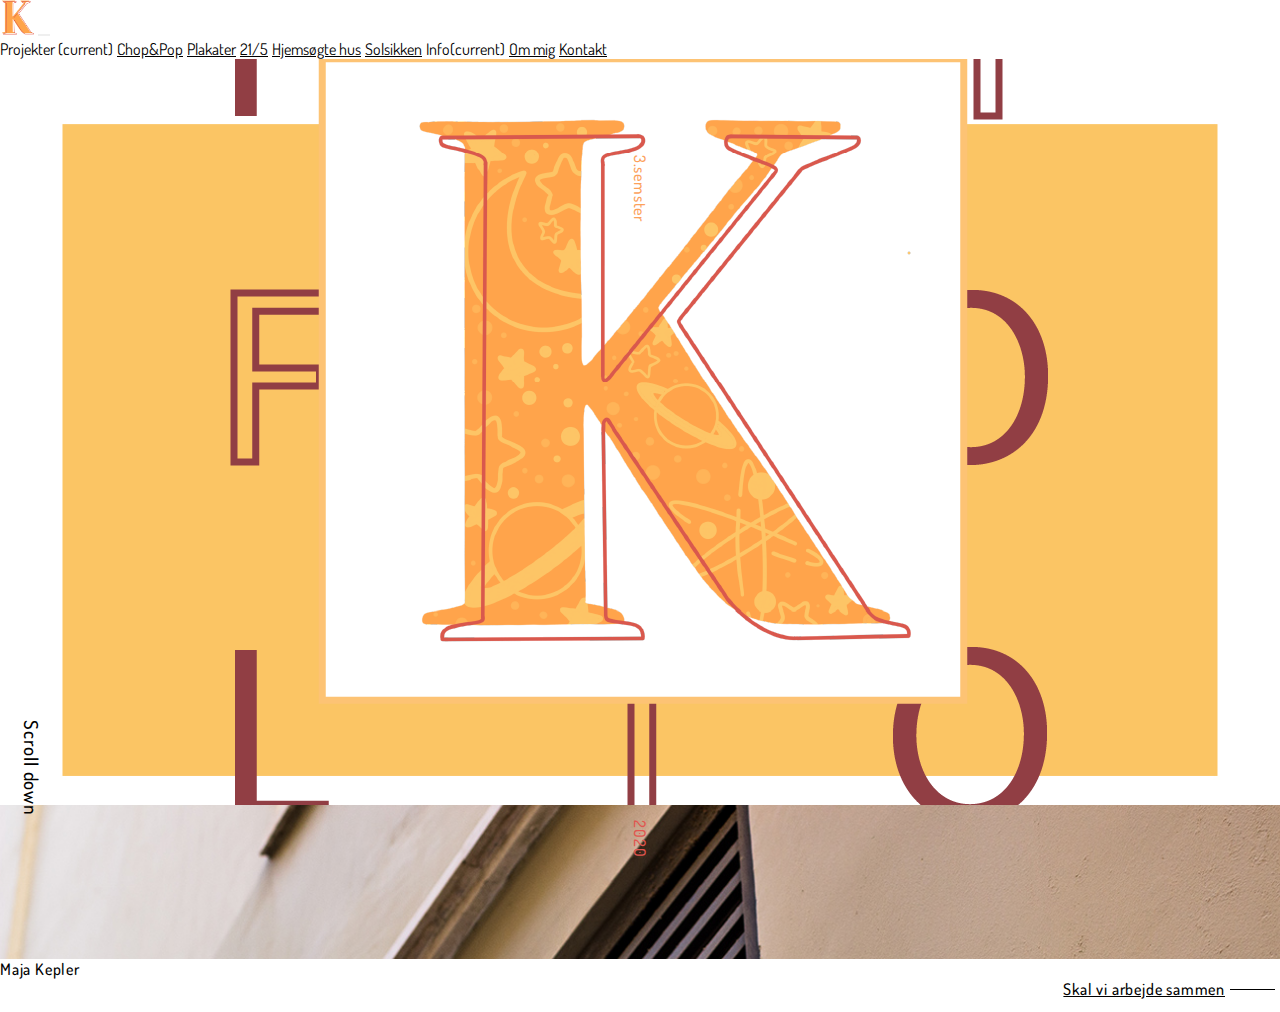
==== commit 1f1b8267: "færdig med første del" ====
--- a/index.html
+++ b/index.html
@@ -2,6 +2,8 @@
 <html lang="en">
 
 <head>
+
+
     <!-- Required meta tags -->
     <meta charset="utf-8">
     <meta name="viewport" content="width=device-width, initial-scale=1, shrink-to-fit=no">
@@ -9,12 +11,13 @@
     <!-- Bootstrap CSS -->
     <link rel="stylesheet" href="https://cdn.jsdelivr.net/npm/bootstrap@4.5.3/dist/css/bootstrap.min.css" integrity="sha384-TX8t27EcRE3e/ihU7zmQxVncDAy5uIKz4rEkgIXeMed4M0jlfIDPvg6uqKI2xXr2" crossorigin="anonymous">
 
-    <link rel="apple-touch-icon" sizes="180x180" href="/apple-touch-icon.png">
-    <link rel="icon" type="image/png" sizes="32x32" href="/favicon-32x32.png">
-    <link rel="icon" type="image/png" sizes="16x16" href="/favicon-16x16.png">
-    <link rel="manifest" href="/site.webmanifest">
-    <link rel="mask-icon" href="/safari-pinned-tab.svg" color="#232323">
-    <meta name="msapplication-TileColor" content="#000000">
+    <!--    fav icon-->
+    <link rel="apple-touch-icon" sizes="180x180" href="favicon_package_v0/apple-touch-icon.png">
+    <link rel="icon" type="image/png" sizes="32x32" href="favicon_package_v0/favicon-32x32.png">
+    <link rel="icon" type="image/png" sizes="16x16" href="favicon_package_v0/favicon-16x16.png">
+    <link rel="manifest" href="favicon_package_v0/site.webmanifest">
+    <link rel="mask-icon" href="favicon_package_v0/safari-pinned-tab.svg" color="#fca15b">
+    <meta name="msapplication-TileColor" content="#da532c">
     <meta name="theme-color" content="#ffffff">
 
     <!--h2 font-->
@@ -57,7 +60,7 @@
         <div class="collapse navbar-collapse" id="navbarNavAltMarkup">
             <div class="navbar-nav">
 
-                <a class="nav-link active" href="">Projekter <span class="sr-only">(current)</span></a>
+                <a class="nav-link active">Projekter <span class="sr-only">(current)</span></a>
                 <a class="nav-link" href="choc_pop.html">Chop&Pop</a>
                 <a class="nav-link" href="plakat.html">Plakater</a>
                 <a class="nav-link" href="redesign.html">21/5</a>
@@ -65,7 +68,7 @@
                 <a class="nav-link" href="solsikken.html">Solsikken</a>
 
 
-                <a class="nav-link active" href="">Info<span class="sr-only">(current)</span></a>
+                <a class="nav-link active">Info<span class="sr-only">(current)</span></a>
                 <a class="nav-link" href="om_mig.html">Om mig</a>
                 <a class="nav-link" href="kontakt.html">Kontakt</a>
             </div>
@@ -169,7 +172,7 @@
                 </div>
                 <div class="col-10 col-md-3 bottom ">
                     <h2>21/5</h2>
-                    <h6>Redesign</h6>
+                    <h6>Re-design</h6>
                     <p>Samarbejde med eksisterende firmas til re-design af hjemmeside</p>
 
                     <a class="button" href="redesign.html">
@@ -219,7 +222,7 @@
                 <div class="col-10 col-md-3 bottom ">
                     <h2>Solsikken</h2>
                     <h6>UX</h6>
-                    <p>Udvikling af en App i Adobe XD, ved brug af designsprint.</p>
+                    <p>Udvikling af App i Adobe XD, ved brug af designsprint.</p>
 
 
                     <a class="button" href="solsikken.html">
--- a/style.css
+++ b/style.css
@@ -33,7 +33,8 @@
     }
 
     .baggrund_img {
-        display: none
+        background-image: url('billeder/baggrund_mobile_08-100.jpg');
+        /*        display: none*/
     }
 }
 
@@ -318,6 +319,14 @@
 
 }
 
+.line_03 {
+    width: 1px;
+    height: 125px;
+    background-color: #FCA15B;
+    margin-top: 10px;
+
+}
+
 .boxx {
 
     display: flex;
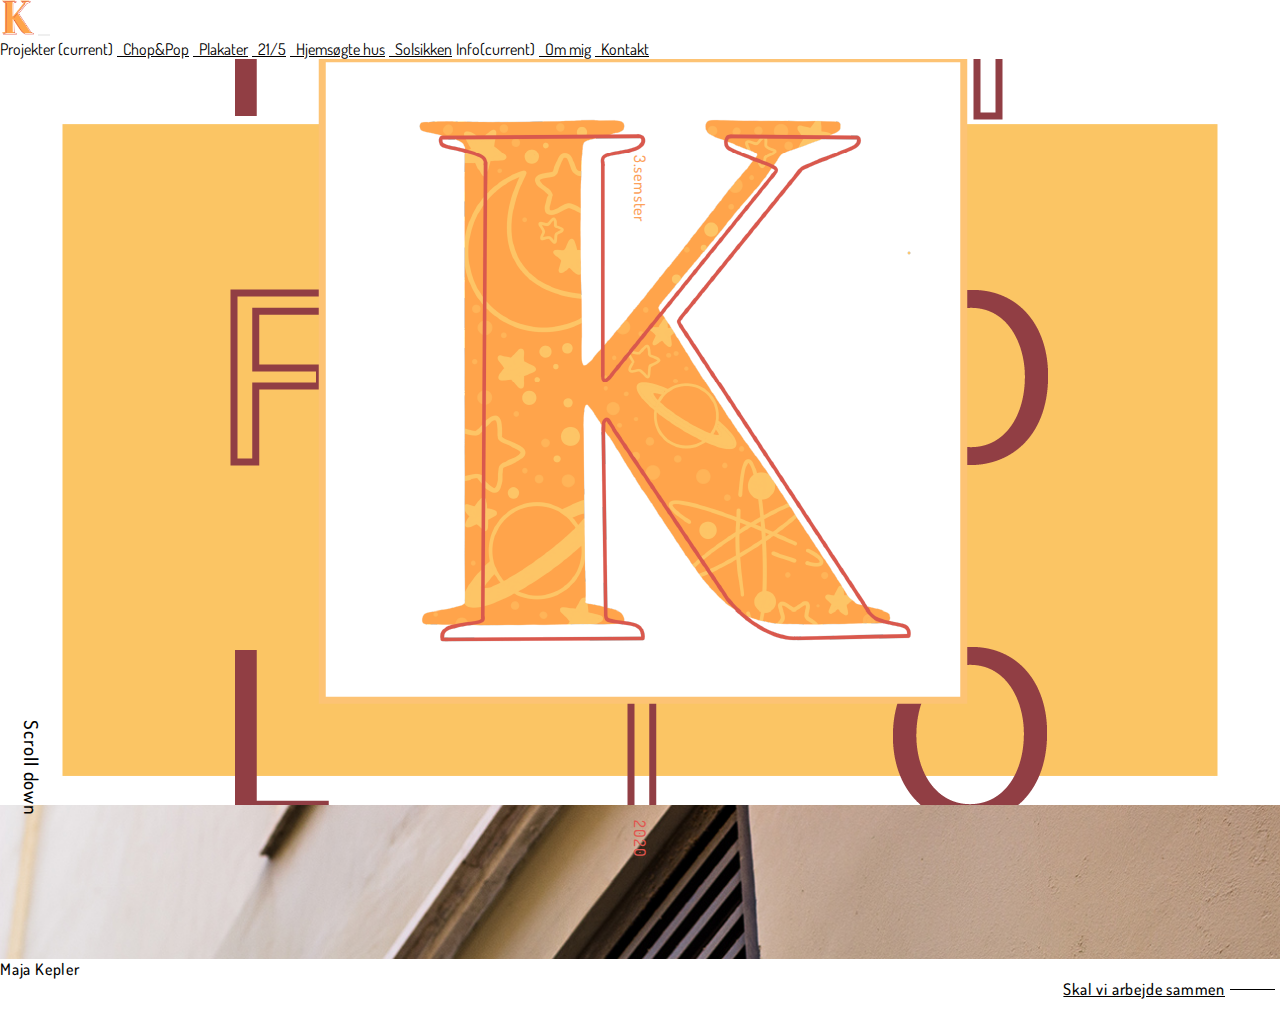
==== commit 5d34f7dc: "rette nav" ====
--- a/index.html
+++ b/index.html
@@ -61,16 +61,16 @@
             <div class="navbar-nav">
 
                 <a class="nav-link active">Projekter <span class="sr-only">(current)</span></a>
-                <a class="nav-link" href="choc_pop.html">Chop&Pop</a>
-                <a class="nav-link" href="plakat.html">Plakater</a>
-                <a class="nav-link" href="redesign.html">21/5</a>
-                <a class="nav-link" href="animationer.html">Hjemsøgte hus</a>
-                <a class="nav-link" href="solsikken.html">Solsikken</a>
+                <a class="nav-link" href="choc_pop.html"> &nbsp; Chop&Pop</a>
+                <a class="nav-link" href="plakat.html"> &nbsp; Plakater</a>
+                <a class="nav-link" href="redesign.html"> &nbsp; 21/5</a>
+                <a class="nav-link" href="animationer.html"> &nbsp; Hjemsøgte hus</a>
+                <a class="nav-link" href="solsikken.html"> &nbsp; Solsikken</a>
 
 
                 <a class="nav-link active">Info<span class="sr-only">(current)</span></a>
-                <a class="nav-link" href="om_mig.html">Om mig</a>
-                <a class="nav-link" href="kontakt.html">Kontakt</a>
+                <a class="nav-link" href="om_mig.html"> &nbsp; Om mig</a>
+                <a class="nav-link" href="kontakt.html"> &nbsp; Kontakt</a>
             </div>
         </div>
     </nav>
